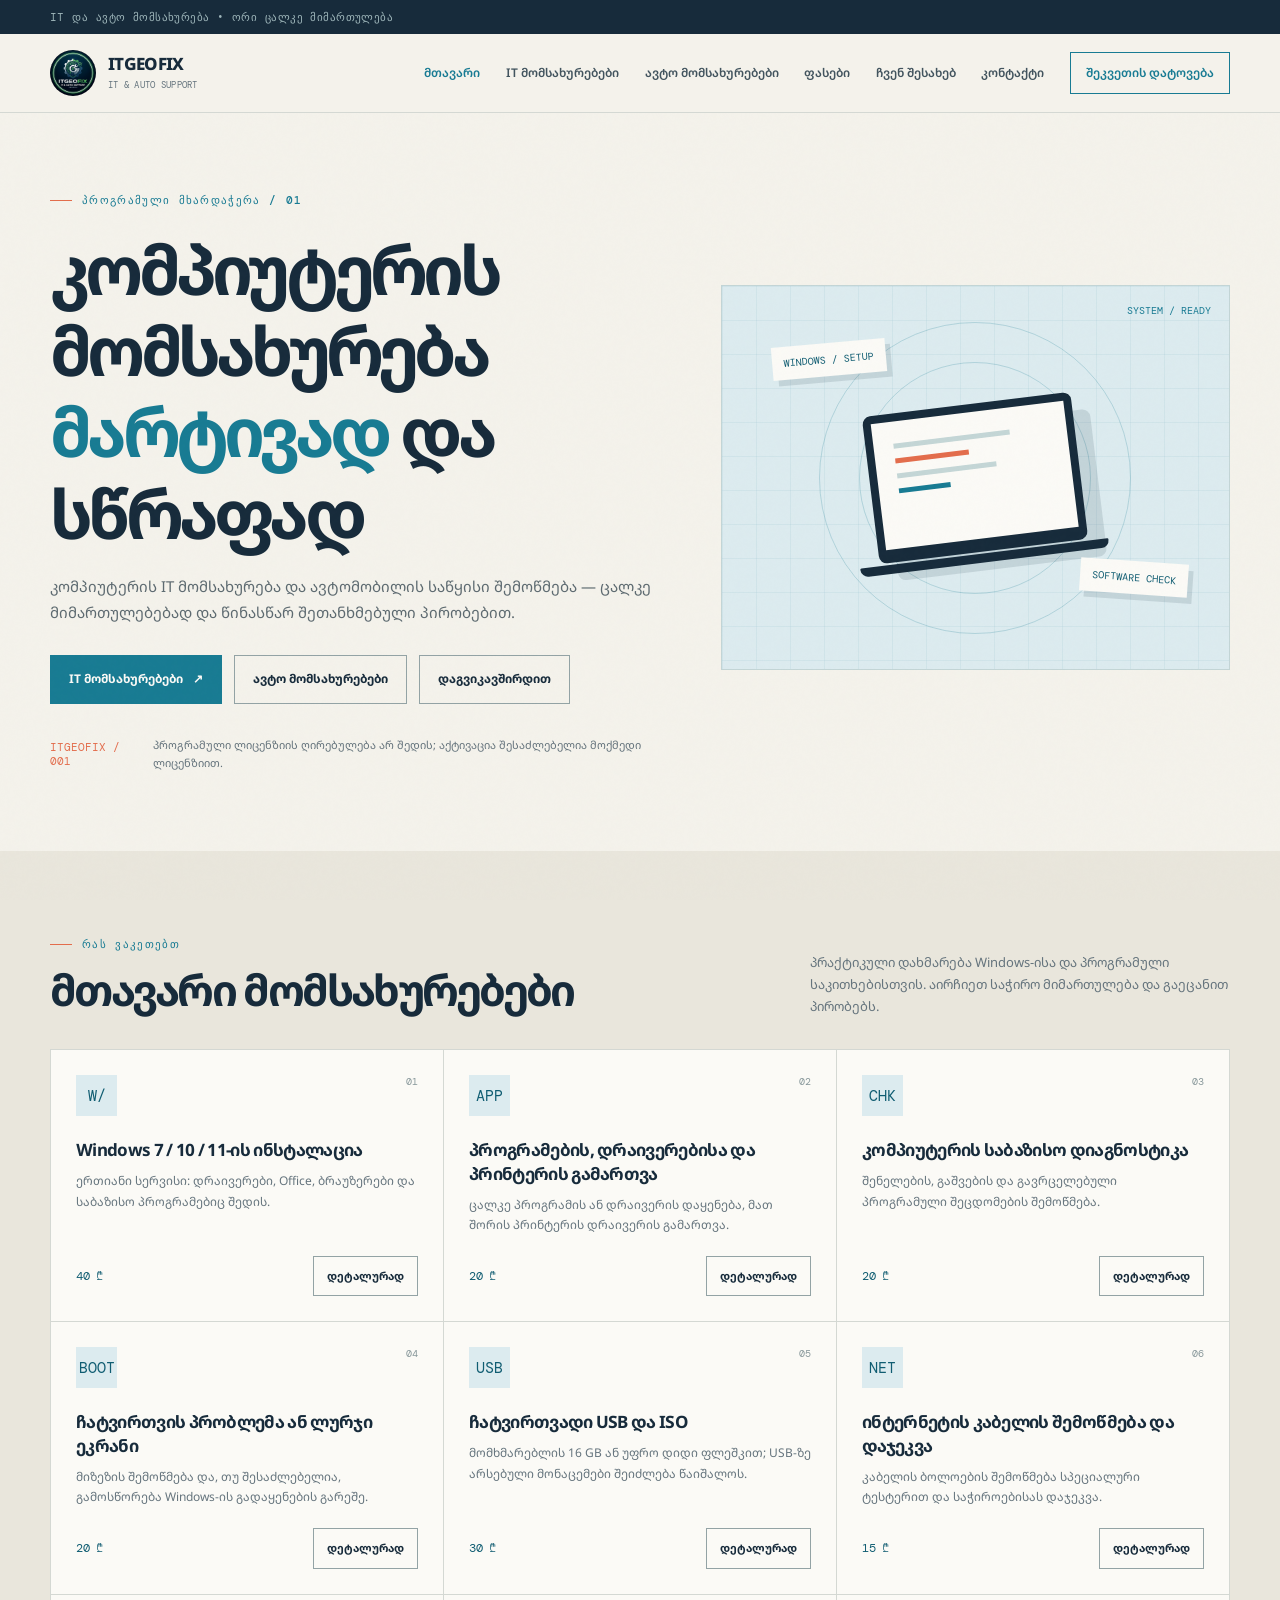
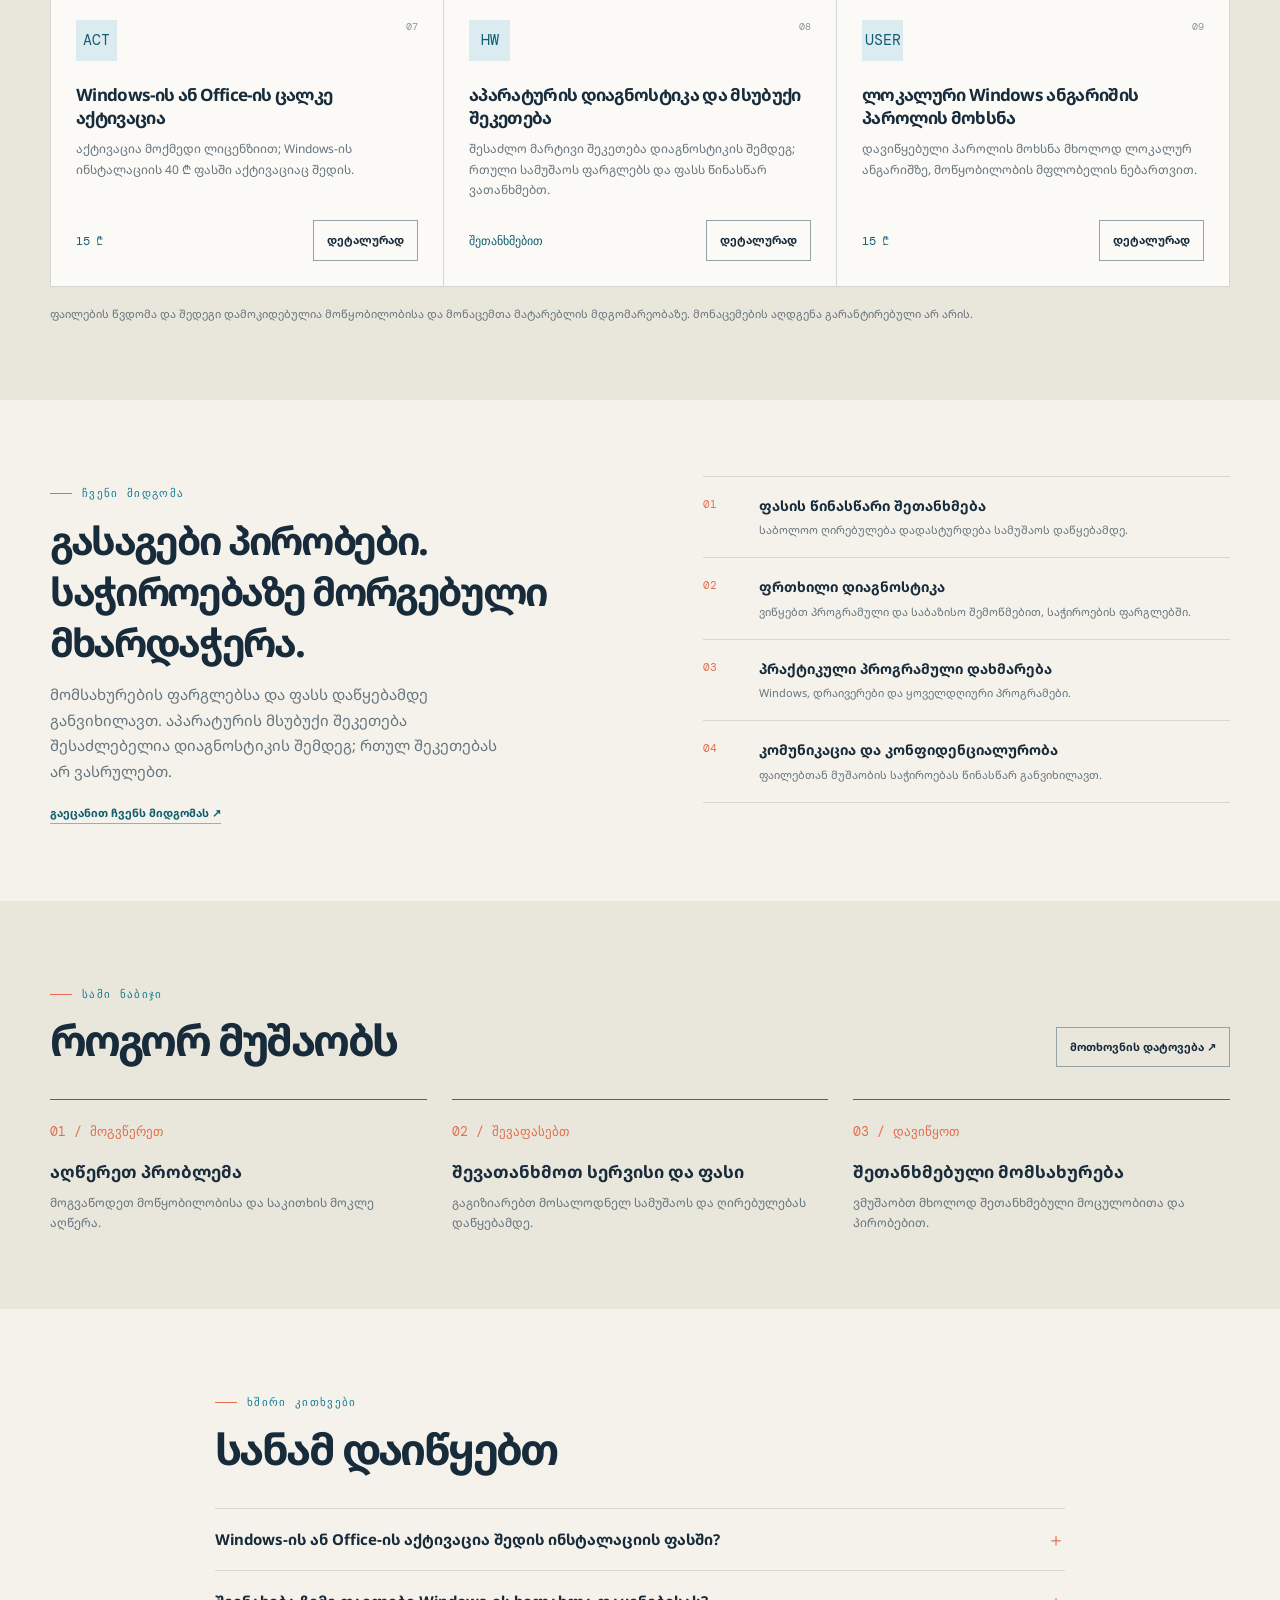
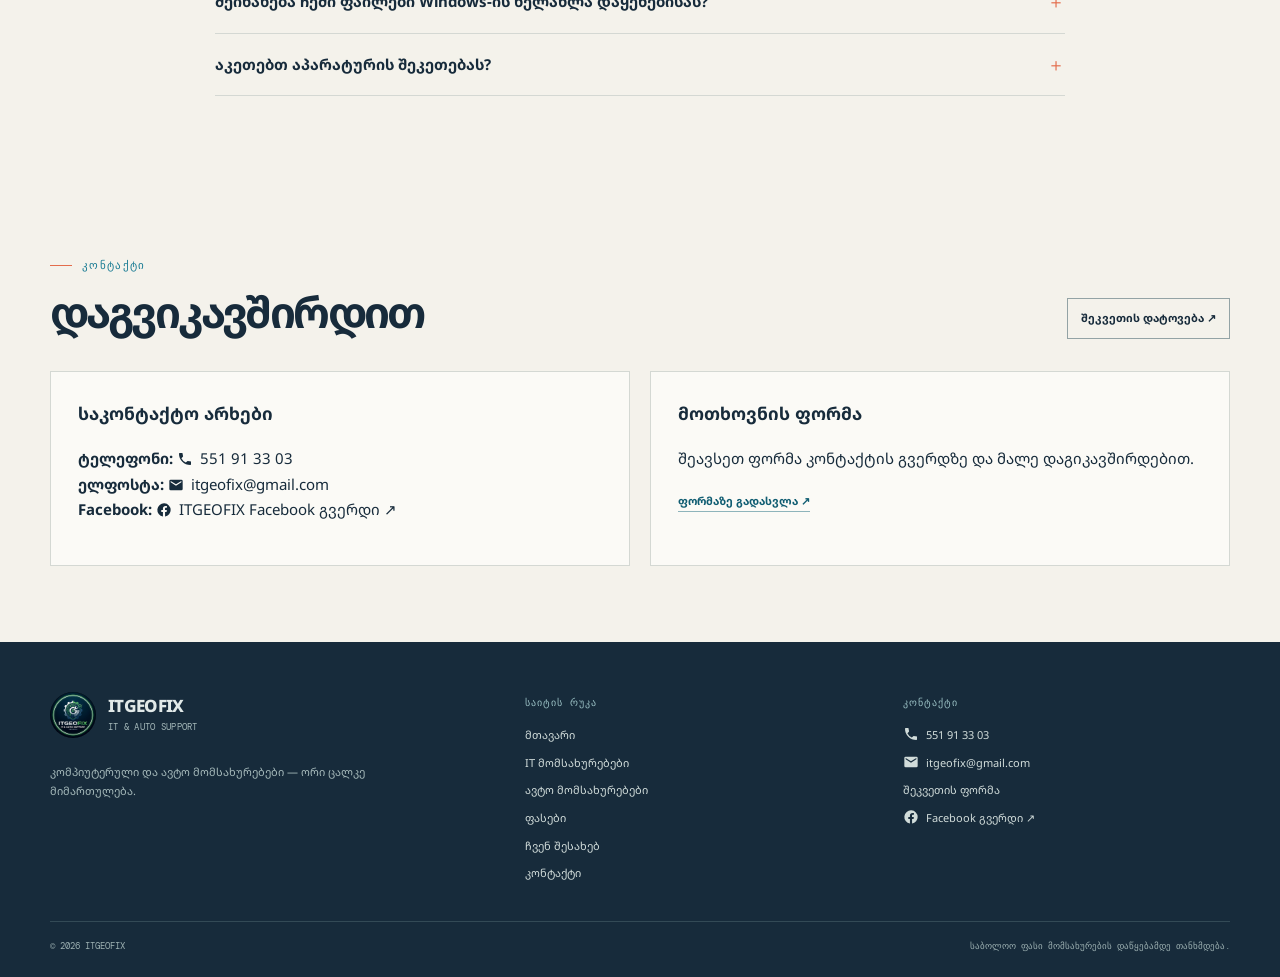
==== index.html @ b2d3e2f1 "Add files via upload" ====
<!doctype html>
<html lang="ka">
<head>
  <meta charset="utf-8"><meta name="viewport" content="width=device-width,initial-scale=1">
  <title>ITGEOFIX — კომპიუტერის პროგრამული მხარდაჭერა</title>
  <meta name="description" content="IT და ავტო მომსახურებები ცალკე მიმართულებებად: Windows-ის ინსტალაცია, კომპიუტერის დიაგნოსტიკა და ავტომობილის საწყისი შემოწმება.">
  <meta name="robots" content="index,follow"><meta property="og:type" content="website">
  <meta property="og:title" content="ITGEOFIX — კომპიუტერის მომსახურება">
  <meta property="og:description" content="IT მომსახურება და ავტომობილის საწყისი შემოწმებები — ცალკე განყოფილებებში.">
  <meta property="og:locale" content="ka_GE">
  <link rel="icon" href="favicon.png" type="image/png"><link rel="stylesheet" href="style.css">
      <script src="main.js" defer></script>
</head>
<body><div id="site-header"></div>
<main>
  <section class="hero"><div class="wrap hero-grid">
    <div class="reveal"><span class="eyebrow">პროგრამული მხარდაჭერა / 01</span>
      <h1>კომპიუტერის მომსახურება <em>მარტივად</em> და სწრაფად</h1>
      <p class="hero-copy">კომპიუტერის IT მომსახურება და ავტომობილის საწყისი შემოწმება — ცალკე მიმართულებებად და წინასწარ შეთანხმებული პირობებით.</p>
      <div class="hero-actions"><a class="btn" href="services.html">IT მომსახურებები <span aria-hidden="true">↗</span></a><a class="btn btn-outline" href="auto-services.html">ავტო მომსახურებები</a><a class="btn btn-outline" href="contact.html">დაგვიკავშირდით</a></div>
      <div class="hero-note"><b>ITGEOFIX / 001</b><span>პროგრამული ლიცენზიის ღირებულება არ შედის; აქტივაცია შესაძლებელია მოქმედი ლიცენზიით.</span></div>
    </div>
    <div class="visual-board" role="img" aria-label="კომპიუტერის პროგრამული მხარდაჭერის სქემატური ილუსტრაცია">
      <div class="board-grid"></div><span class="board-index">SYSTEM / READY</span>
      <span class="floating-tag tag-a">WINDOWS / SETUP</span><span class="floating-tag tag-b">SOFTWARE CHECK</span>
      <div class="device"><div class="screen-lines"><i></i><i></i><i></i><i></i></div></div>
    </div>
  </div></section>
  <section class="section section-tint"><div class="wrap">
    <div class="section-head"><div><span class="eyebrow">რას ვაკეთებთ</span><h2>მთავარი მომსახურებები</h2></div><p>პრაქტიკული დახმარება Windows-ისა და პროგრამული საკითხებისთვის. აირჩიეთ საჭირო მიმართულება და გაეცანით პირობებს.</p></div>
    <div class="service-grid">
      <article class="service-card"><div class="service-top"><span class="service-icon">W/</span><span class="service-number">01</span></div><h3>Windows 7 / 10 / 11-ის ინსტალაცია</h3><p>ერთიანი სერვისი: დრაივერები, Office, ბრაუზერები და საბაზისო პროგრამებიც შედის.</p><div class="service-bottom"><span class="price">40 ₾</span><a class="btn btn-outline btn-small" href="service-details.html?service=windows">დეტალურად</a></div></article>
      <article class="service-card"><div class="service-top"><span class="service-icon">APP</span><span class="service-number">02</span></div><h3>პროგრამების, დრაივერებისა და პრინტერის გამართვა</h3><p>ცალკე პროგრამის ან დრაივერის დაყენება, მათ შორის პრინტერის დრაივერის გამართვა.</p><div class="service-bottom"><span class="price">20 ₾</span><a class="btn btn-outline btn-small" href="service-details.html?service=software-drivers">დეტალურად</a></div></article>
      <article class="service-card"><div class="service-top"><span class="service-icon">CHK</span><span class="service-number">03</span></div><h3>კომპიუტერის საბაზისო დიაგნოსტიკა</h3><p>შენელების, გაშვების და გავრცელებული პროგრამული შეცდომების შემოწმება.</p><div class="service-bottom"><span class="price">20 ₾</span><a class="btn btn-outline btn-small" href="service-details.html?service=diagnostics">დეტალურად</a></div></article>
      <article class="service-card"><div class="service-top"><span class="service-icon">BOOT</span><span class="service-number">04</span></div><h3>ჩატვირთვის პრობლემა ან ლურჯი ეკრანი</h3><p>მიზეზის შემოწმება და, თუ შესაძლებელია, გამოსწორება Windows-ის გადაყენების გარეშე.</p><div class="service-bottom"><span class="price">20 ₾</span><a class="btn btn-outline btn-small" href="service-details.html?service=boot-issue">დეტალურად</a></div></article>
      <article class="service-card"><div class="service-top"><span class="service-icon">USB</span><span class="service-number">05</span></div><h3>ჩატვირთვადი USB და ISO</h3><p>მომხმარებლის 16 GB ან უფრო დიდი ფლეშკით; USB-ზე არსებული მონაცემები შეიძლება წაიშალოს.</p><div class="service-bottom"><span class="price">30 ₾</span><a class="btn btn-outline btn-small" href="service-details.html?service=bootable-usb">დეტალურად</a></div></article>
      <article class="service-card"><div class="service-top"><span class="service-icon">NET</span><span class="service-number">06</span></div><h3>ინტერნეტის კაბელის შემოწმება და დაჯეკვა</h3><p>კაბელის ბოლოების შემოწმება სპეციალური ტესტერით და საჭიროებისას დაჯეკვა.</p><div class="service-bottom"><span class="price">15 ₾</span><a class="btn btn-outline btn-small" href="service-details.html?service=network-cable">დეტალურად</a></div></article>
      <article class="service-card"><div class="service-top"><span class="service-icon">ACT</span><span class="service-number">07</span></div><h3>Windows-ის ან Office-ის ცალკე აქტივაცია</h3><p>აქტივაცია მოქმედი ლიცენზიით; Windows-ის ინსტალაციის 40 ₾ ფასში აქტივაციაც შედის.</p><div class="service-bottom"><span class="price">15 ₾</span><a class="btn btn-outline btn-small" href="service-details.html?service=activation">დეტალურად</a></div></article>
       <article class="service-card"><div class="service-top"><span class="service-icon">HW</span><span class="service-number">08</span></div><h3>აპარატურის დიაგნოსტიკა და მსუბუქი შეკეთება</h3><p>შესაძლო მარტივი შეკეთება დიაგნოსტიკის შემდეგ; რთული სამუშაოს ფარგლებს და ფასს წინასწარ ვათანხმებთ.</p><div class="service-bottom"><span class="price">შეთანხმებით</span><a class="btn btn-outline btn-small" href="service-details.html?service=hardware-help">დეტალურად</a></div></article>
       <article class="service-card"><div class="service-top"><span class="service-icon">USER</span><span class="service-number">09</span></div><h3>ლოკალური Windows ანგარიშის პაროლის მოხსნა</h3><p>დავიწყებული პაროლის მოხსნა მხოლოდ ლოკალურ ანგარიშზე, მოწყობილობის მფლობელის ნებართვით.</p><div class="service-bottom"><span class="price">15 ₾</span><a class="btn btn-outline btn-small" href="service-details.html?service=local-password">დეტალურად</a></div></article>
    </div>
    <p style="margin:18px 0 0;color:var(--muted);font-size:11px">ფაილების წვდომა და შედეგი დამოკიდებულია მოწყობილობისა და მონაცემთა მატარებლის მდგომარეობაზე. მონაცემების აღდგენა გარანტირებული არ არის.</p>
  </div></section>
  <section class="section"><div class="wrap benefit-grid">
    <div><span class="eyebrow">ჩვენი მიდგომა</span><h2>გასაგები პირობები. საჭიროებაზე მორგებული მხარდაჭერა.</h2><p>მომსახურების ფარგლებსა და ფასს დაწყებამდე განვიხილავთ. აპარატურის მსუბუქი შეკეთება შესაძლებელია დიაგნოსტიკის შემდეგ; რთულ შეკეთებას არ ვასრულებთ.</p><a class="text-link" href="about.html">გაეცანით ჩვენს მიდგომას ↗</a></div>
    <div class="benefits">
      <div class="benefit"><b>01</b><div><strong>ფასის წინასწარი შეთანხმება</strong><span>საბოლოო ღირებულება დადასტურდება სამუშაოს დაწყებამდე.</span></div></div>
      <div class="benefit"><b>02</b><div><strong>ფრთხილი დიაგნოსტიკა</strong><span>ვიწყებთ პროგრამული და საბაზისო შემოწმებით, საჭიროების ფარგლებში.</span></div></div>
      <div class="benefit"><b>03</b><div><strong>პრაქტიკული პროგრამული დახმარება</strong><span>Windows, დრაივერები და ყოველდღიური პროგრამები.</span></div></div>
      <div class="benefit"><b>04</b><div><strong>კომუნიკაცია და კონფიდენციალურობა</strong><span>ფაილებთან მუშაობის საჭიროებას წინასწარ განვიხილავთ.</span></div></div>
    </div>
  </div></section>
  <section class="section section-tint"><div class="wrap"><div class="section-head"><div><span class="eyebrow">სამი ნაბიჯი</span><h2>როგორ მუშაობს</h2></div><a class="btn btn-outline btn-small" href="contact.html">მოთხოვნის დატოვება ↗</a></div>
    <div class="steps"><article class="step"><span class="step-num">01 / მოგვწერეთ</span><h3>აღწერეთ პრობლემა</h3><p>მოგვაწოდეთ მოწყობილობისა და საკითხის მოკლე აღწერა.</p></article><article class="step"><span class="step-num">02 / შევაფასებთ</span><h3>შევათანხმოთ სერვისი და ფასი</h3><p>გაგიზიარებთ მოსალოდნელ სამუშაოს და ღირებულებას დაწყებამდე.</p></article><article class="step"><span class="step-num">03 / დავიწყოთ</span><h3>შეთანხმებული მომსახურება</h3><p>ვმუშაობთ მხოლოდ შეთანხმებული მოცულობითა და პირობებით.</p></article></div>
  </div></section>
  <section class="section"><div class="wrap" style="max-width:850px"><div class="section-head"><div><span class="eyebrow">ხშირი კითხვები</span><h2>სანამ დაიწყებთ</h2></div></div><div class="faq-list">
    <div class="faq-item"><button class="faq-question" aria-expanded="false"><span>Windows-ის ან Office-ის აქტივაცია შედის ინსტალაციის ფასში?</span><span>＋</span></button><div class="faq-answer">დიახ. Windows-ის 40 ₾-იანი ინსტალაციის ფასში შედის Windows-ისა და Microsoft Office-ის დაყენება და აქტივაცია, თუ შესაბამისი მოქმედი ლიცენზია გაქვთ. ლიცენზიის ღირებულება არ შედის. მხოლოდ აქტივაციის ცალკე შეკვეთა 15 ₾ ღირს.</div></div>
    <div class="faq-item"><button class="faq-question" aria-expanded="false"><span>შეინახება ჩემი ფაილები Windows-ის ხელახლა დაყენებისას?</span><span>＋</span></button><div class="faq-answer">ფორმატირების ან ინსტალაციის დროს მონაცემები შეიძლება დაიკარგოს. მნიშვნელოვანი ფაილები წინასწარ უნდა შეინახოთ; სარეზერვო ასლის საჭიროებას დაწყებამდე განვიხილავთ.</div></div>
    <div class="faq-item"><button class="faq-question" aria-expanded="false"><span>აკეთებთ აპარატურის შეკეთებას?</span><span>＋</span></button><div class="faq-answer">დიახ, დიაგნოსტიკის შემდეგ შესაძლებელია მსუბუქი შეკეთება, თუ პრობლემა ჩვენი მომსახურების ფარგლებშია. რთულ ან დედაპლატის დონეზე შეკეთებას არ ვასრულებთ; სამუშაოს ფარგლებსა და ფასს წინასწარ ვათანხმებთ.</div></div>
  </div></div></section>
<section class="section"><div class="wrap"><div class="section-head"><div><span class="eyebrow">კონტაქტი</span><h2>დაგვიკავშირდით</h2></div><a class="btn btn-outline btn-small" href="contact.html">შეკვეთის დატოვება ↗</a></div><div class="content-grid"><div class="info-panel"><h3>საკონტაქტო არხები</h3><p><strong>ტელეფონი:</strong> <a href="tel:+995551913303">551 91 33 03</a><br><strong>ელფოსტა:</strong> <a href="mailto:itgeofix@gmail.com">itgeofix@gmail.com</a><br><strong>Facebook:</strong> <a href="https://www.facebook.com/profile.php?id=61596451718953" target="_blank" rel="noopener noreferrer">ITGEOFIX Facebook გვერდი ↗</a></p></div><div class="info-panel"><h3>მოთხოვნის ფორმა</h3><p>შეავსეთ ფორმა კონტაქტის გვერდზე და მალე დაგიკავშირდებით.</p><a class="text-link" href="contact.html">ფორმაზე გადასვლა ↗</a></div></div></div></section>
</main><div id="site-footer"></div></body></html>
---- style.css ----
@import url('https://fonts.googleapis.com/css2?family=DM+Mono:wght@400;500&family=Noto+Sans+Georgian:wght@400;500;600;700;800&display=swap');

:root {
  --paper: #f4f2eb;
  --paper-deep: #e9e6dc;
  --ink: #172b3b;
  --muted: #65747d;
  --line: #d4d8d3;
  --blue: #187b93;
  --blue-deep: #105d72;
  --coral: #e36d4c;
  --pale-blue: #dcebef;
  --white: #fbfaf6;
  --mono: "DM Mono", monospace;
  --sans: "Noto Sans Georgian", sans-serif;
  --wrap: 1180px;
}

* { box-sizing: border-box; }
[hidden] { display: none !important; }
html { scroll-behavior: smooth; scroll-padding-top: 90px; }
body { margin: 0; background: var(--paper); color: var(--ink); font-family: var(--sans); line-height: 1.7; font-size: 15px; overflow-x: clip; }
body::before { content: ""; position: fixed; inset: 0; z-index: 20; pointer-events: none; opacity: .12; background-image: url("data:image/svg+xml,%3Csvg viewBox='0 0 180 180' xmlns='http://www.w3.org/2000/svg'%3E%3Cfilter id='n'%3E%3CfeTurbulence type='fractalNoise' baseFrequency='.86' numOctaves='3' stitchTiles='stitch'/%3E%3C/filter%3E%3Crect width='100%25' height='100%25' filter='url(%23n)' opacity='.13'/%3E%3C/svg%3E"); }
a { color: inherit; text-decoration: none; }
img, video, iframe, canvas { max-width: 100%; }
button, input, select, textarea { font: inherit; }
button, a { -webkit-tap-highlight-color: transparent; }
button:focus-visible, a:focus-visible, input:focus-visible, select:focus-visible, textarea:focus-visible { outline: 3px solid var(--coral); outline-offset: 3px; }
.wrap { width: min(var(--wrap), calc(100% - 48px)); margin-inline: auto; }
.eyebrow { color: var(--blue); font: 500 11px/1.4 var(--mono); letter-spacing: .12em; text-transform: uppercase; display: inline-flex; align-items: center; gap: 10px; }
.eyebrow::before { content: ""; width: 22px; height: 1px; background: var(--coral); }
.topline { background: var(--ink); color: #dce4e4; font: 11px var(--mono); letter-spacing: .04em; }
.topline .wrap { display: flex; justify-content: space-between; align-items: center; min-height: 34px; }
.topline span:last-child { color: #9db5b9; }
.site-header { position: sticky; top: 0; z-index: 10; background: rgba(244,242,235,.94); backdrop-filter: blur(14px); border-bottom: 1px solid var(--line); }
.nav-wrap { min-height: 78px; display: flex; align-items: center; justify-content: space-between; gap: 28px; }
.brand { display: inline-flex; align-items: center; gap: 12px; flex-shrink: 0; }
.brand-mark { display: grid; place-items: center; width: 39px; height: 39px; background: var(--blue); color: var(--white); font: 700 15px var(--mono); position: relative; }
.brand-mark::after { content: ""; position: absolute; width: 9px; height: 9px; right: -4px; bottom: -4px; background: var(--coral); }
.brand-name { display: block; font-size: 17px; font-weight: 800; letter-spacing: -.04em; line-height: 1.1; }
.brand-tag { display: block; margin-top: 5px; color: var(--muted); font: 9px var(--mono); letter-spacing: .03em; }
.primary-nav { display: flex; align-items: center; gap: clamp(13px, 2vw, 27px); }
.primary-nav a { color: #42545e; font-size: 12px; font-weight: 600; transition: color .2s; white-space: nowrap; }
.primary-nav a:hover, .primary-nav a[aria-current="page"] { color: var(--blue); }
.nav-cta { border: 1px solid var(--blue) !important; color: var(--blue) !important; padding: 10px 15px; }
.nav-toggle { display: none; border: 1px solid var(--line); background: transparent; color: var(--ink); padding: 9px 11px; cursor: pointer; }
.btn { display: inline-flex; justify-content: center; align-items: center; gap: 10px; border: 1px solid var(--blue); padding: 13px 18px; background: var(--blue); color: var(--white); font-size: 12px; font-weight: 700; cursor: pointer; transition: background .2s, color .2s, transform .2s; }
.btn:hover { background: var(--blue-deep); transform: translateY(-2px); }
.btn-outline { background: transparent; color: var(--ink); border-color: #93a3a5; }
.btn-outline:hover { background: var(--ink); color: var(--white); border-color: var(--ink); }
.btn-small { padding: 10px 13px; font-size: 11px; }
.hero { padding: 70px 0 78px; overflow: hidden; }
.hero-grid { display: grid; grid-template-columns: 1.1fr .9fr; align-items: center; gap: 48px; }
.hero h1 { font-size: clamp(38px, 5.3vw, 68px); line-height: 1.2; letter-spacing: -.07em; margin: 20px 0 20px; max-width: 720px; }
.hero h1 em { color: var(--blue); font-style: normal; }
.hero-copy { max-width: 620px; color: #5d6a70; font-size: 15px; }
.hero-actions { display: flex; gap: 12px; flex-wrap: wrap; margin-top: 30px; }
.hero-note { display: flex; align-items: center; gap: 12px; margin-top: 32px; color: var(--muted); font-size: 11px; }
.hero-note b { font: 11px var(--mono); color: var(--coral); }
.visual-board { position: relative; min-height: 385px; background: var(--pale-blue); border: 1px solid #c3d5d6; overflow: hidden; display: grid; place-items: center; }
.visual-board::before, .visual-board::after { content: ""; position: absolute; border: 1px solid rgba(24,123,147,.22); border-radius: 50%; width: 310px; height: 310px; }
.visual-board::after { width: 230px; height: 230px; }
.board-grid { position: absolute; inset: 0; opacity: .45; background-image: linear-gradient(rgba(24,123,147,.13) 1px, transparent 1px), linear-gradient(90deg, rgba(24,123,147,.13) 1px, transparent 1px); background-size: 34px 34px; }
.device { position: relative; width: 210px; height: 148px; border: 8px solid var(--ink); border-bottom-width: 13px; border-radius: 8px; background: var(--white); transform: rotate(-7deg); box-shadow: 17px 19px 0 rgba(23,43,59,.12); z-index: 1; }
.device::after { content: ""; position: absolute; width: 250px; height: 9px; background: var(--ink); bottom: -24px; left: -28px; border-radius: 2px 2px 12px 12px; }
.screen-lines { padding: 22px 20px; }
.screen-lines i { display: block; height: 5px; margin: 0 0 10px; background: #c4d6d6; width: 76%; }
.screen-lines i:nth-child(2) { width: 48%; background: var(--coral); }
.screen-lines i:nth-child(3) { width: 65%; }
.screen-lines i:nth-child(4) { width: 34%; background: var(--blue); }
.floating-tag { z-index: 2; position: absolute; padding: 10px 12px; background: var(--white); box-shadow: 5px 6px 0 rgba(23,43,59,.12); font: 10px var(--mono); color: var(--blue-deep); }
.tag-a { top: 57px; left: 10%; transform: rotate(-5deg); }.tag-b { right: 8%; bottom: 75px; transform: rotate(4deg); }
.board-index { position: absolute; top: 18px; right: 18px; font: 10px var(--mono); color: var(--blue); }
.section { padding: 76px 0; }
.section-tint { background: var(--paper-deep); }
.section-head { display: flex; justify-content: space-between; align-items: end; gap: 28px; margin-bottom: 32px; }
.section-head h2, .page-heading h1 { margin: 10px 0 0; font-size: clamp(28px, 3.5vw, 43px); line-height: 1.28; letter-spacing: -.06em; }
.section-head p { max-width: 420px; margin: 0; color: var(--muted); font-size: 13px; }
.service-grid { display: grid; grid-template-columns: repeat(3, 1fr); gap: 1px; border: 1px solid var(--line); background: var(--line); }
.service-card { background: var(--white); padding: 25px; min-height: 240px; display: flex; flex-direction: column; transition: background .2s; }
.service-card:hover { background: #f8f8f2; }
.service-top { display: flex; justify-content: space-between; align-items: flex-start; }
.service-icon { width: 41px; height: 41px; display: grid; place-items: center; background: var(--pale-blue); color: var(--blue-deep); font: 15px var(--mono); }
.service-number { color: #87979a; font: 10px var(--mono); }
.service-card h3 { font-size: 17px; line-height: 1.4; margin: 22px 0 9px; letter-spacing: -.04em; }
.service-card p { color: var(--muted); font-size: 12px; margin: 0 0 20px; }
.service-bottom { display: flex; justify-content: space-between; align-items: center; margin-top: auto; gap: 10px; }
.price { color: var(--blue-deep); font: 12px var(--mono); white-space: nowrap; }
.text-link { color: var(--blue-deep); font-size: 11px; font-weight: 700; border-bottom: 1px solid #8eb4bb; padding-bottom: 3px; }
.benefit-grid { display: grid; grid-template-columns: 1.05fr .95fr; gap: 70px; align-items: start; }
.benefit-grid h2 { font-size: 39px; letter-spacing: -.06em; line-height: 1.3; margin: 14px 0; }
.benefit-grid > div > p { max-width: 450px; color: var(--muted); }
.benefits { border-top: 1px solid var(--line); }
.benefit { display: grid; grid-template-columns: 40px 1fr; gap: 16px; padding: 17px 0; border-bottom: 1px solid var(--line); }
.benefit b { color: var(--coral); font: 11px var(--mono); padding-top: 3px; }
.benefit strong { display: block; font-size: 14px; }
.benefit span { display: block; color: var(--muted); font-size: 11px; margin-top: 4px; }
.steps { display: grid; grid-template-columns: repeat(3, 1fr); gap: 25px; }
.step { border-top: 1px solid var(--blue); padding-top: 18px; }
.step-num { color: var(--coral); font: 13px var(--mono); }
.step h3 { margin: 14px 0 6px; font-size: 17px; }
.step p { margin: 0; color: var(--muted); font-size: 12px; }
.page-hero { padding: 58px 0 48px; border-bottom: 1px solid var(--line); }
.page-heading { display: grid; grid-template-columns: 1fr .7fr; align-items: end; gap: 35px; }
.page-heading h1 { font-size: clamp(36px, 5vw, 58px); }
.page-heading p { max-width: 475px; margin: 0 0 5px; color: var(--muted); font-size: 13px; }
.breadcrumb { color: var(--muted); font: 10px var(--mono); margin-bottom: 13px; }
.breadcrumb a { color: var(--blue-deep); }
.prose { max-width: 850px; }
.prose p, .prose li { color: #596970; font-size: 13px; }
.prose h2 { font-size: 25px; letter-spacing: -.04em; margin: 0 0 13px; }
.prose h3 { font-size: 18px; margin: 0 0 8px; }
.content-grid { display: grid; grid-template-columns: 1fr 1fr; gap: 20px; }
.info-panel { border: 1px solid var(--line); background: var(--white); padding: 27px; }
.info-panel h2, .info-panel h3 { margin-top: 0; }
.notice { border-left: 3px solid var(--coral); background: #f4e8df; padding: 17px 20px; color: #60493e; font-size: 12px; }
.notice.blue { border-color: var(--blue); background: #e4eef0; color: #35545d; }
.price-ribbon { display: inline-flex; align-items: baseline; gap: 12px; padding: 15px 18px; background: var(--ink); color: var(--white); }
.price-ribbon strong { font: 500 21px var(--mono); color: #a6d2d7; }
.price-ribbon span { font-size: 12px; }
.toolbar { display: flex; gap: 12px; flex-wrap: wrap; margin: 0 0 24px; }
.field-control { min-height: 44px; border: 1px solid #bfc9c5; background: var(--white); padding: 10px 13px; color: var(--ink); }
.search-control { flex: 1 1 250px; }
.filters { display: flex; gap: 8px; flex-wrap: wrap; }
.filter-btn { background: transparent; border: 1px solid #bfc9c5; padding: 9px 12px; color: #52636a; font-size: 11px; cursor: pointer; }
.filter-btn[aria-pressed="true"] { background: var(--ink); color: var(--white); border-color: var(--ink); }
.price-table { width: 100%; border-collapse: collapse; background: var(--white); }
.price-table th { text-align: left; padding: 15px 18px; background: var(--ink); color: #e4ebea; font: 10px var(--mono); letter-spacing: .08em; }
.price-table td { border-bottom: 1px solid var(--line); padding: 14px 18px; font-size: 12px; }
.price-table td:last-child { color: var(--blue-deep); font: 12px var(--mono); white-space: nowrap; }
.price-table tr:last-child td { border-bottom: 0; }
.faq-list { border-top: 1px solid var(--line); }
.faq-item { border-bottom: 1px solid var(--line); }
.faq-question { width: 100%; border: 0; background: transparent; padding: 18px 0; display: flex; align-items: center; justify-content: space-between; gap: 20px; text-align: left; color: var(--ink); font-weight: 700; cursor: pointer; }
.faq-question span:last-child { color: var(--coral); font: 18px var(--mono); }
.faq-answer { display: none; padding: 0 40px 18px 0; color: var(--muted); font-size: 12px; }
.faq-item.open .faq-answer { display: block; }
.faq-item.open .faq-question span:last-child { transform: rotate(45deg); }
.contact-layout { display: grid; grid-template-columns: .72fr 1.28fr; gap: 60px; }
.contact-details { border-top: 1px solid var(--line); margin-top: 25px; }
.contact-row { padding: 15px 0; border-bottom: 1px solid var(--line); }
.contact-row small { display: block; color: var(--muted); font: 10px var(--mono); margin-bottom: 4px; }
.contact-row strong { font-size: 13px; font-weight: 600; }
.form-card { background: var(--white); border: 1px solid var(--line); padding: 30px; }
.form-grid { display: grid; grid-template-columns: 1fr 1fr; gap: 16px; }
.form-field { display: flex; flex-direction: column; gap: 6px; }
.form-field.full { grid-column: 1 / -1; }
.form-field label { font-size: 11px; font-weight: 700; }
.form-field input, .form-field select, .form-field textarea { width: 100%; border: 1px solid #c4ceca; background: #fcfbf7; color: var(--ink); padding: 12px; font-size: 12px; border-radius: 0; }
.form-field textarea { min-height: 115px; resize: vertical; }
.form-help { color: var(--muted); font-size: 10px; }
.form-message { display: none; margin: 17px 0 0; padding: 12px 15px; font-size: 12px; }
.form-message.success { display: block; background: #e0eee8; color: #245742; }
.form-message.error { display: block; background: #f5e5de; color: #844331; }
.demo-note { padding: 13px 15px; margin: 16px 0; background: #edf0eb; color: #53636a; font-size: 11px; }
.whatsapp-link { display: none; margin-top: 12px; }
.site-footer { background: var(--ink); color: #e1e9e8; padding: 50px 0 25px; }
.footer-grid { display: grid; grid-template-columns: 1.3fr 1fr 1fr; gap: 50px; }
.site-footer .brand-tag { color: #a5b9ba; }
.footer-copy { max-width: 320px; color: #a5b9ba; font-size: 11px; margin-top: 18px; }
.footer-title { font: 10px var(--mono); color: #99bfc3; letter-spacing: .1em; margin: 4px 0 17px; }
.footer-links { display: grid; gap: 9px; }
.footer-links a, .footer-links span { color: #d1dcda; font-size: 11px; }
.footer-links a:hover { color: #f0a086; }
.footer-bottom { border-top: 1px solid #334a56; margin-top: 38px; padding-top: 18px; display: flex; justify-content: space-between; color: #9db1b2; font: 9px var(--mono); }
.back-top { position: fixed; bottom: 22px; right: 22px; z-index: 8; width: 44px; height: 44px; border: 0; background: var(--coral); color: white; font: 16px var(--mono); cursor: pointer; opacity: 0; pointer-events: none; transition: opacity .2s; }
.back-top.visible { opacity: 1; pointer-events: auto; }
.empty-state { display: none; padding: 30px; text-align: center; background: var(--white); color: var(--muted); font-size: 12px; }
.sr-only { position: absolute; width: 1px; height: 1px; padding: 0; margin: -1px; overflow: hidden; clip: rect(0, 0, 0, 0); white-space: nowrap; border: 0; }
.reveal { animation: rise .65s both; }
@keyframes rise { from { opacity: 0; transform: translateY(12px); } to { opacity: 1; transform: translateY(0); } }
@media (max-width: 980px) {
  .primary-nav { gap: 12px; }.primary-nav a { font-size: 11px; }.nav-cta { padding: 8px 10px; }
  .hero-grid { gap: 28px; }.visual-board { min-height: 330px; }
}
@media (max-width: 900px) {
  .nav-wrap { min-height: 68px; gap: 10px; }.nav-toggle { display: block; flex: 0 0 auto; }
  .primary-nav { display: none; position: absolute; top: 100%; left: 0; right: 0; padding: 14px 18px 20px; background: var(--paper); border-bottom: 1px solid var(--line); flex-direction: column; align-items: stretch; gap: 0; }
  .primary-nav.open { display: flex; }.primary-nav a { padding: 12px 2px; border-bottom: 1px solid var(--line); font-size: 13px; }.primary-nav .nav-cta { margin-top: 11px; text-align: center; border: 1px solid var(--blue) !important; }
}
@media (max-width: 760px) {
  .wrap { width: min(var(--wrap), calc(100% - 32px)); }
  .topline .wrap { min-height: 30px; padding-block: 5px; line-height: 1.5; }.topline span:last-child { display: none; }
  .hero { padding: 48px 0 54px; }.hero-grid, .page-heading, .benefit-grid, .contact-layout { grid-template-columns: minmax(0, 1fr); }
  .hero-grid > *, .page-heading > *, .benefit-grid > *, .contact-layout > *, .content-grid > *, .footer-grid > * { min-width: 0; }
  .hero-grid { gap: 38px; }.hero h1 { font-size: clamp(34px, 9vw, 48px); overflow-wrap: anywhere; }.visual-board { min-height: 290px; }
  .section { padding: 54px 0; }.section-head { align-items: flex-start; flex-direction: column; gap: 12px; }.service-grid { grid-template-columns: 1fr 1fr; }
  .benefit-grid { gap: 32px; }.benefit-grid h2 { font-size: clamp(28px, 7vw, 32px); overflow-wrap: anywhere; }.steps { grid-template-columns: 1fr; gap: 25px; }
  .page-hero { padding: 42px 0 35px; }.page-heading { gap: 13px; }.page-heading h1 { font-size: clamp(32px, 8.5vw, 48px); overflow-wrap: anywhere; }.content-grid { grid-template-columns: minmax(0, 1fr); }
  .contact-layout { gap: 35px; }.footer-grid { grid-template-columns: 1fr 1fr; gap: 30px; }.footer-grid > div:first-child { grid-column: 1 / -1; }
  .service-card { min-width: 0; }.service-card h3, .service-card p, .info-panel, .notice { overflow-wrap: anywhere; }
  .price-ribbon { max-width: 100%; flex-wrap: wrap; }
}
@media (max-width: 520px) {
  .wrap { width: min(var(--wrap), calc(100% - 28px)); }
  .service-grid { grid-template-columns: minmax(0, 1fr); }.service-card { min-height: 205px; padding: 21px; }
  .form-card { padding: 18px; }.form-grid { grid-template-columns: minmax(0, 1fr); }.form-field.full { grid-column: auto; }
  .form-field input, .form-field select, .form-field textarea { min-width: 0; }
  .price-table { display: block; width: 100%; }
  .price-table thead { position: absolute; width: 1px; height: 1px; padding: 0; margin: -1px; overflow: hidden; clip: rect(0, 0, 0, 0); white-space: nowrap; border: 0; }
  .price-table tbody { display: grid; gap: 9px; }
  .price-table tr { display: grid; grid-template-columns: minmax(0, 1fr) auto; gap: 4px 12px; padding: 13px 14px; border: 1px solid var(--line); }
  .price-table td { min-width: 0; padding: 0; border: 0; font-size: 12px; overflow-wrap: anywhere; }
  .price-table td:first-child { grid-column: 1 / -1; padding-bottom: 5px; font-weight: 700; }
  .price-table td:nth-child(2) { align-self: center; white-space: normal; font: 12px var(--mono); }
  .price-table td:nth-child(2)::before { content: "ფასი: "; color: var(--muted); font: 10px var(--sans); }
  .price-table td:last-child { justify-self: end; align-self: center; white-space: normal; font: inherit; text-align: right; }
  .price-table td:last-child .text-link { display: inline-block; font-size: 11px; white-space: nowrap; }
  .footer-grid { grid-template-columns: 1fr; }.footer-grid > div:first-child { grid-column: auto; }.footer-bottom { flex-direction: column; gap: 8px; }
  .hero-actions { flex-direction: column; align-items: stretch; }.hero-actions .btn { width: 100%; }.toolbar { flex-direction: column; }.search-control { flex-basis: auto; }
  .filter-btn { flex: 1 1 auto; }
  .nav-wrap { min-height: 64px; }.brand { gap: 9px; }.brand-tag { font-size: 8px; }
}
@media (max-width: 360px) {
  .wrap { width: min(var(--wrap), calc(100% - 24px)); }
  .nav-toggle { padding: 8px; font-size: 12px; }
  .brand-name { font-size: 15px; }
  .brand-tag { font-size: 7px; }
  .service-card { padding: 17px; }
  .service-bottom { flex-wrap: wrap; }
  .price-table tr { padding: 11px; gap: 6px 8px; }
  .price-table td:last-child .text-link { white-space: normal; text-align: right; }
}
@media (prefers-reduced-motion: reduce) { *, *::before, *::after { scroll-behavior: auto !important; animation-duration: .01ms !important; transition-duration: .01ms !important; } }

#site-header { position: sticky; top: 0; z-index: 50; }
.site-header { position: relative; }
.brand-logo { width: 46px; height: 46px; border-radius: 50%; display: block; flex: none; }
.contact-icon { display: inline-block; vertical-align: -3px; margin-right: 7px; flex: none; }
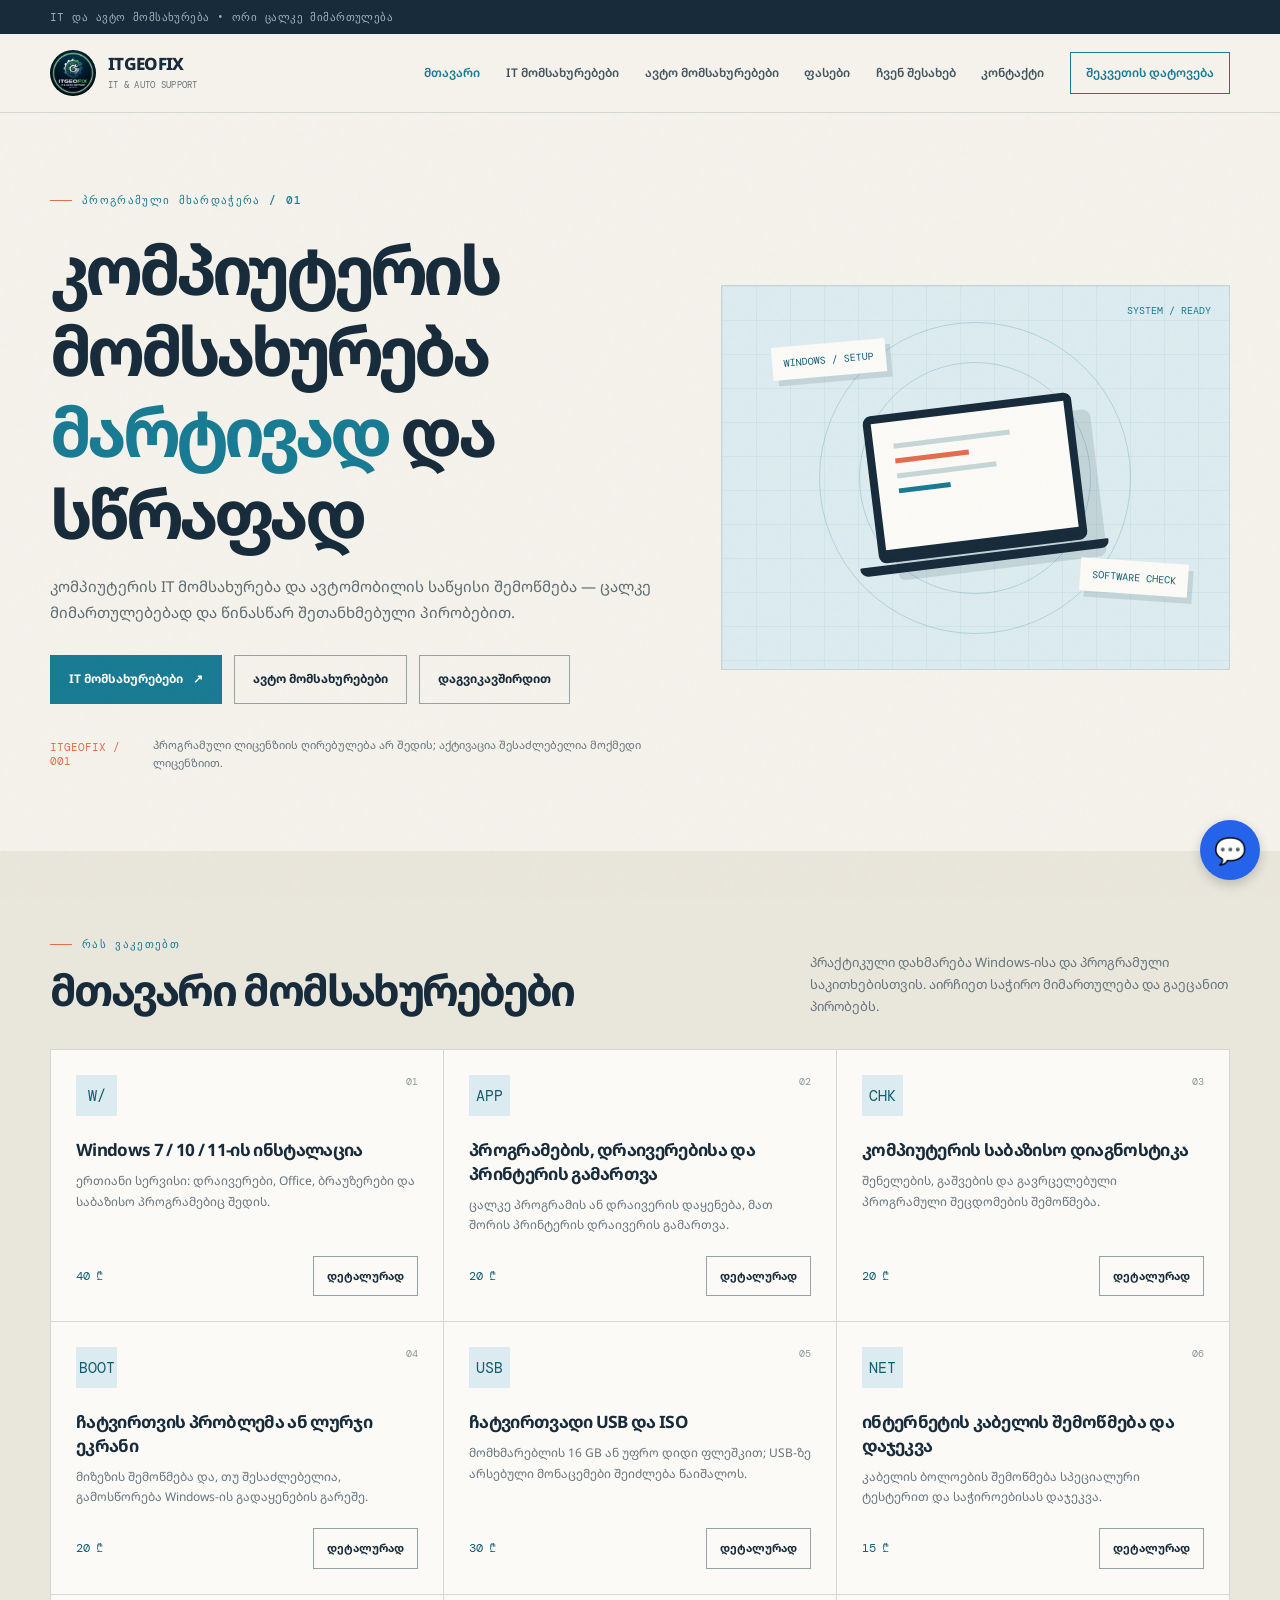
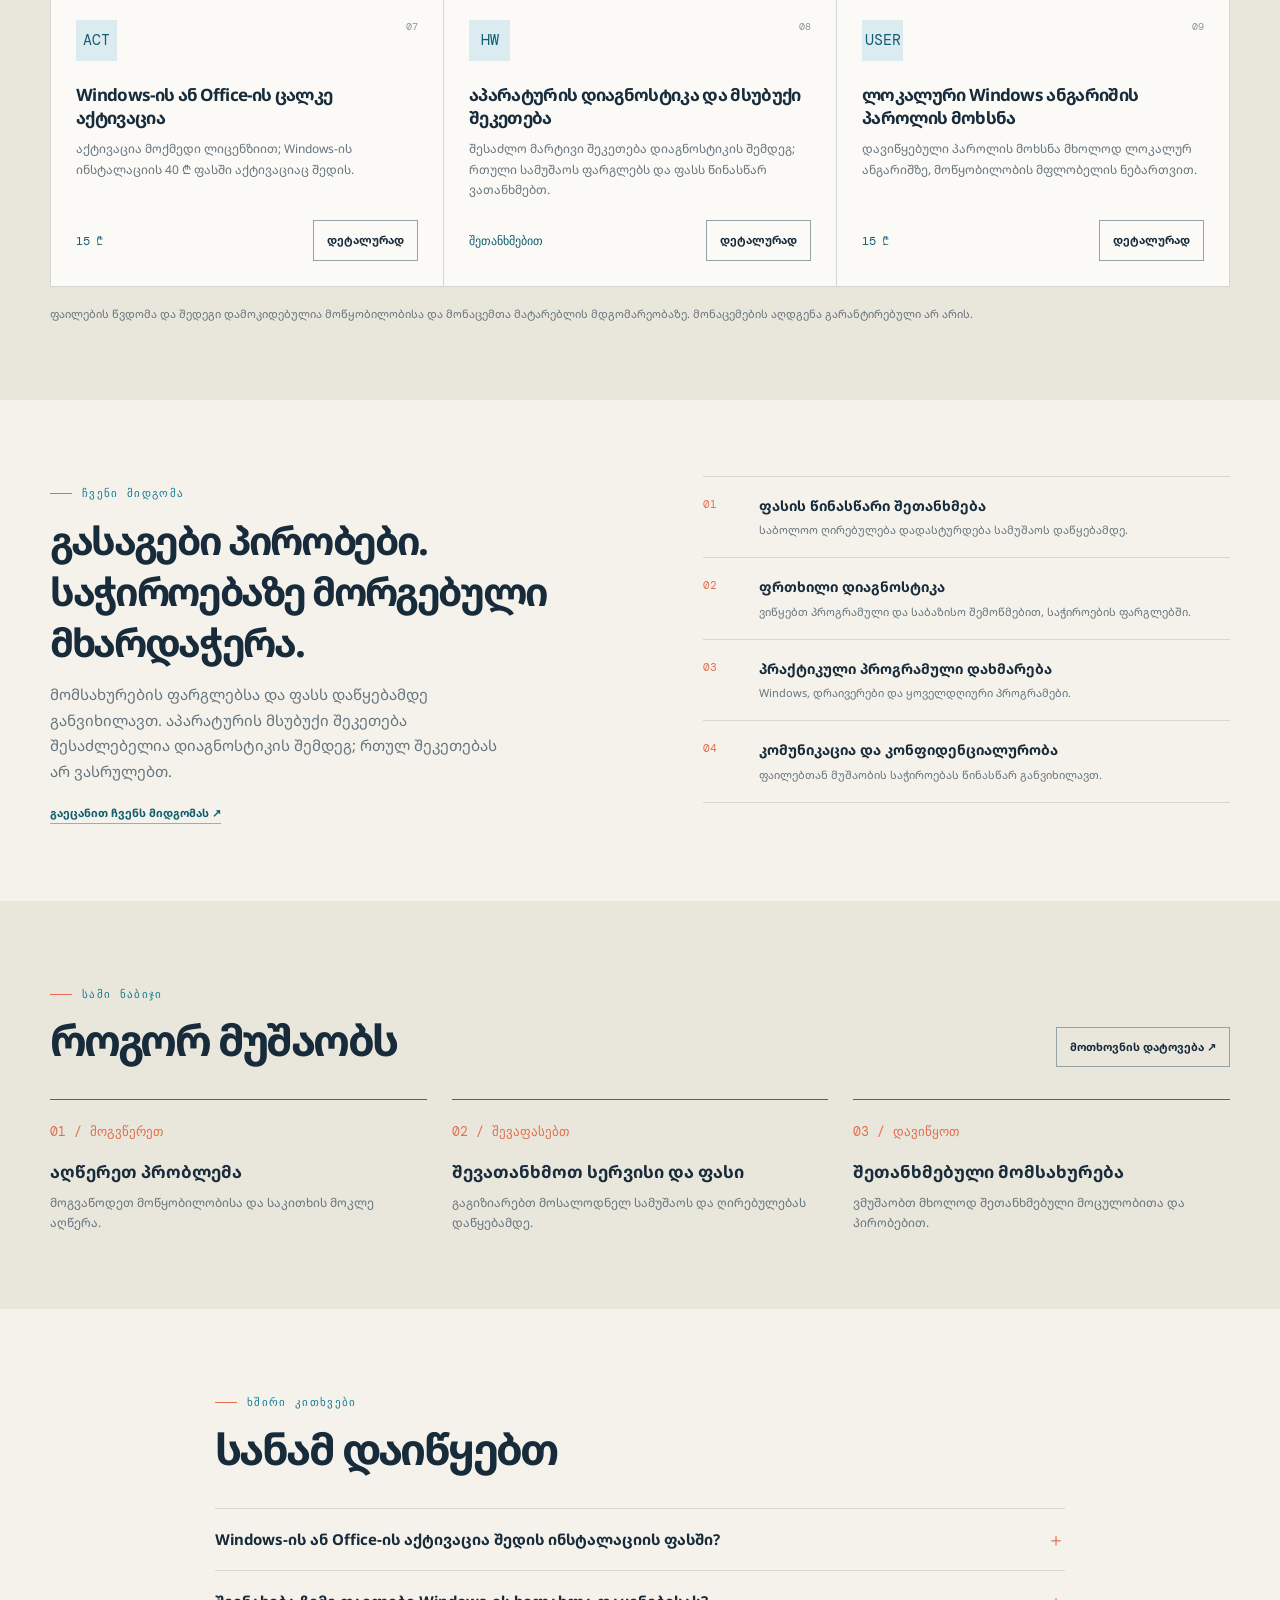
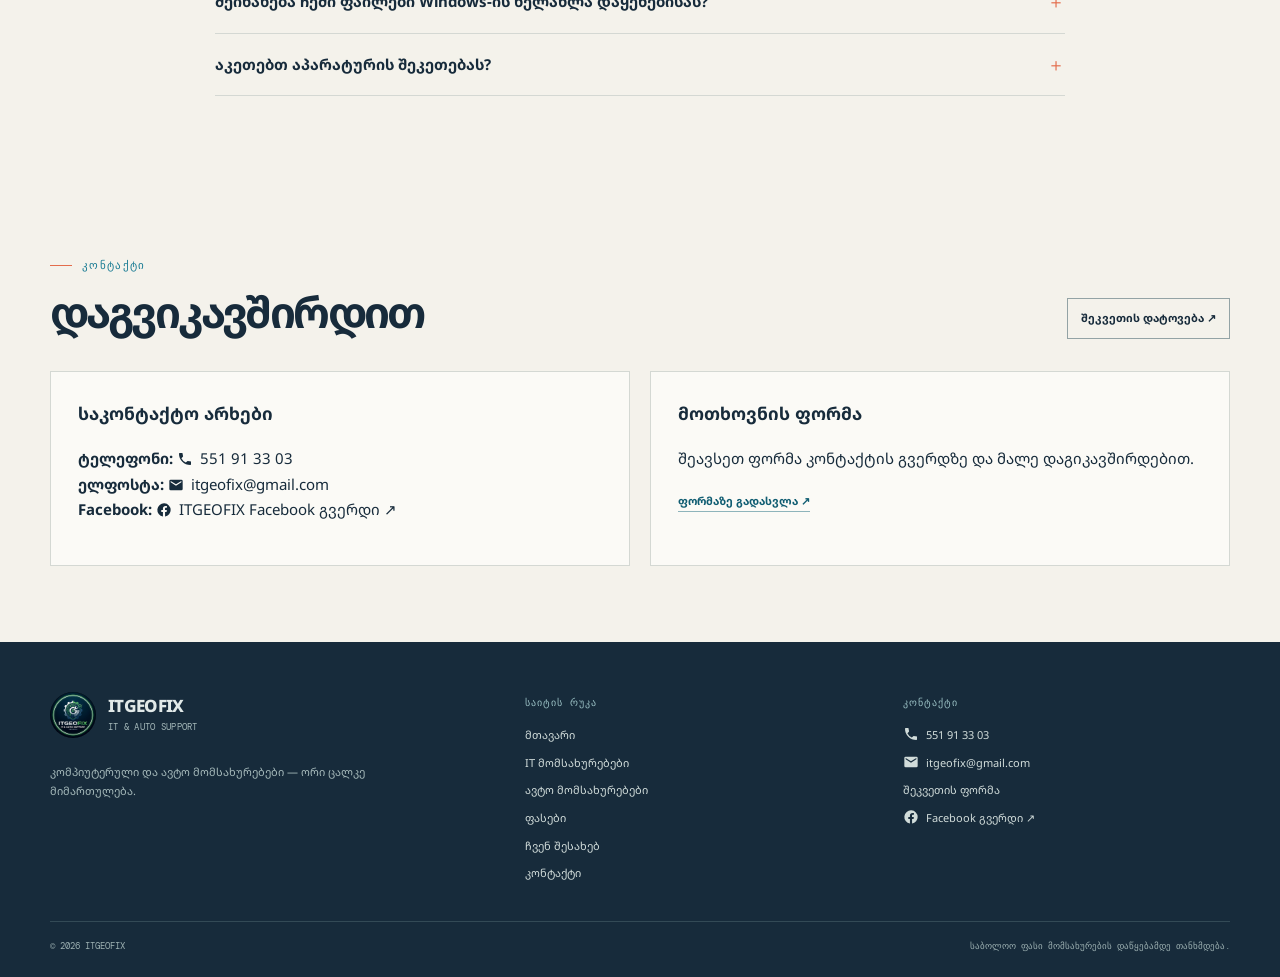
==== commit 61cc436e: "Update index.html" ====
--- a/index.html
+++ b/index.html
@@ -59,4 +59,121 @@
     <div class="faq-item"><button class="faq-question" aria-expanded="false"><span>აკეთებთ აპარატურის შეკეთებას?</span><span>＋</span></button><div class="faq-answer">დიახ, დიაგნოსტიკის შემდეგ შესაძლებელია მსუბუქი შეკეთება, თუ პრობლემა ჩვენი მომსახურების ფარგლებშია. რთულ ან დედაპლატის დონეზე შეკეთებას არ ვასრულებთ; სამუშაოს ფარგლებსა და ფასს წინასწარ ვათანხმებთ.</div></div>
   </div></div></section>
 <section class="section"><div class="wrap"><div class="section-head"><div><span class="eyebrow">კონტაქტი</span><h2>დაგვიკავშირდით</h2></div><a class="btn btn-outline btn-small" href="contact.html">შეკვეთის დატოვება ↗</a></div><div class="content-grid"><div class="info-panel"><h3>საკონტაქტო არხები</h3><p><strong>ტელეფონი:</strong> <a href="tel:+995551913303">551 91 33 03</a><br><strong>ელფოსტა:</strong> <a href="mailto:itgeofix@gmail.com">itgeofix@gmail.com</a><br><strong>Facebook:</strong> <a href="https://www.facebook.com/profile.php?id=61596451718953" target="_blank" rel="noopener noreferrer">ITGEOFIX Facebook გვერდი ↗</a></p></div><div class="info-panel"><h3>მოთხოვნის ფორმა</h3><p>შეავსეთ ფორმა კონტაქტის გვერდზე და მალე დაგიკავშირდებით.</p><a class="text-link" href="contact.html">ფორმაზე გადასვლა ↗</a></div></div></div></section>
-</main><div id="site-footer"></div></body></html>
+</main><div id="site-footer"></div>
+
+  <!-- ITGEOFIX AI Chat Widget -->
+<style>
+  #itgeofix-chat-btn {
+    position: fixed; bottom: 20px; right: 20px; width: 60px; height: 60px;
+    border-radius: 50%; background: #2563eb; color: white; border: none;
+    box-shadow: 0 4px 12px rgba(0,0,0,0.2); cursor: pointer; font-size: 26px;
+    z-index: 9999; display: flex; align-items: center; justify-content: center;
+  }
+  #itgeofix-chat-box {
+    position: fixed; bottom: 90px; right: 20px; width: 340px; max-width: 90vw;
+    height: 450px; background: #fff; border-radius: 12px;
+    box-shadow: 0 8px 24px rgba(0,0,0,0.2); display: none; flex-direction: column;
+    overflow: hidden; z-index: 9999; font-family: sans-serif; border: 1px solid #e5e7eb;
+  }
+  #itgeofix-header {
+    background: #1e293b; color: white; padding: 14px; font-weight: bold;
+    display: flex; justify-content: space-between; align-items: center;
+  }
+  .online-dot {
+    height: 10px; width: 10px; background-color: #22c55e;
+    border-radius: 50%; display: inline-block; margin-right: 8px;
+  }
+  #itgeofix-messages {
+    flex: 1; padding: 12px; overflow-y: auto; display: flex; flex-direction: column; gap: 10px;
+    background: #f8fafc; font-size: 14px;
+  }
+  .msg-bot, .msg-user { padding: 10px 12px; border-radius: 10px; max-width: 82%; line-height: 1.4; }
+  .msg-bot { background: #e2e8f0; color: #0f172a; align-self: flex-start; }
+  .msg-user { background: #2563eb; color: white; align-self: flex-end; }
+  #itgeofix-input-area {
+    display: flex; border-top: 1px solid #e5e7eb; padding: 8px; background: #fff;
+  }
+  #itgeofix-input {
+    flex: 1; border: none; outline: none; padding: 8px; font-size: 14px;
+  }
+  #itgeofix-send {
+    background: #2563eb; color: white; border: none; padding: 8px 14px;
+    border-radius: 6px; cursor: pointer; font-weight: bold;
+  }
+</style>
+
+<button id="itgeofix-chat-btn">💬</button>
+
+<div id="itgeofix-chat-box">
+  <div id="itgeofix-header">
+    <div><span class="online-dot"></span>ITGEOFIX ასისტენტი</div>
+    <span id="itgeofix-close" style="cursor:pointer;">✕</span>
+  </div>
+  <div id="itgeofix-messages">
+    <div class="msg-bot">გამარჯობა! რით შემიძლია დაგეხმაროთ — კომპიუტერული სერვისი გჭირდებათ თუ ავტომობილის დიაგნოსტიკა/შემოწმება?</div>
+  </div>
+  <div id="itgeofix-input-area">
+    <input type="text" id="itgeofix-input" placeholder="მოგვწერეთ თქვენი კითხვა..." />
+    <button id="itgeofix-send">გაგზავნა</button>
+  </div>
+</div>
+
+<script>
+  const API_KEY ="AQ.Ab8RN6LHUkdY10fGlwYE2KEY-5THL17ZckBvMFRjuQrELqARxA"; 
+  const SYSTEM_PROMPT = `შენ ხარ "ITGEOFIX"-ის ოფიციალური და მეგობრული AI-ასისტენტი. შენი კომპანია მომხმარებლებს სთავაზობს ორი მიმართულების სერვისს: კომპიუტერულ დახმარებასა (IT სერვისი) და ავტომობილის კომპიუტერულ დიაგნოსტიკას/შემოწმებას.
+  წესები: ილაპარაკე თავაზიანად, მოკლედ და გამართულ ქართულად. გაარკვიე კლიენტის პრობლემა და აუცილებლად სთხოვე საკონტაქტო ნომერი ან სახელი, რომ სპეციალისტი მალევე დაუკავშირდეს.
+  სერვისები:
+  1. კომპიუტერული სერვისი: Windows-ის და პროგრამების ინსტალაცია (40 ლარიდან), დიაგნოსტიკა, პაროლის მოხსნა, მონაცემთა აღდგენა, ქსელის კაბელის დაჯეკვა.
+  2. ავტო დიაგნოსტიკა და შემოწმება: კომპიუტერული დიაგნოსტიკა, სითხეების შემოწმება, აკუმულატორის მდგომარეობისა და დატენვის შემოწმება, საღებავის სისქის შემოწმება.
+  ლოკაცია: გლდანი და მიმდებარე უბნები (ადგილზე გამოძახებით ან სერვისში მოსვლით).`;
+
+  const chatBtn = document.getElementById("itgeofix-chat-btn");
+  const chatBox = document.getElementById("itgeofix-chat-box");
+  const closeBtn = document.getElementById("itgeofix-close");
+  const sendBtn = document.getElementById("itgeofix-send");
+  const inputField = document.getElementById("itgeofix-input");
+  const messagesDiv = document.getElementById("itgeofix-messages");
+
+  chatBtn.onclick = () => chatBox.style.display = chatBox.style.display === "flex" ? "none" : "flex";
+  closeBtn.onclick = () => chatBox.style.display = "none";
+
+  async function sendMessage() {
+    const text = inputField.value.trim();
+    if (!text) return;
+
+    messagesDiv.innerHTML += `<div class="msg-user">${text}</div>`;
+    inputField.value = "";
+    messagesDiv.scrollTop = messagesDiv.scrollHeight;
+
+    const loadingId = "loading-" + Date.now();
+    messagesDiv.innerHTML += `<div class="msg-bot" id="${loadingId}">იწერება...</div>`;
+    messagesDiv.scrollTop = messagesDiv.scrollHeight;
+
+    try {
+      const targetUrl = `https://generativelanguage.googleapis.com/v1beta/models/gemini-1.5-flash:generateContent?key=${API_KEY}`;
+
+      const response = await fetch(targetUrl, {
+        method: "POST",
+        headers: { "Content-Type": "application/json" },
+        body: JSON.stringify({
+          contents: [
+            {
+              role: "user",
+              parts: [{ text: SYSTEM_PROMPT + "\n\nკლიენტის შეტყობინება: " + text }]
+            }
+          ]
+        })
+      });
+      const data = await response.json();
+      const reply = data.candidates?.[0]?.content?.parts?.[0]?.text || "ბოდიში, დაფიქსირდა შეცდომა. გთხოვთ მოგვწეროთ ფეისბუქზე ან დაგვირეკოთ.";
+      document.getElementById(loadingId).innerText = reply;
+    } catch (e) {
+      document.getElementById(loadingId).innerText = "კავშირის შეცდომა. სცადეთ თავიდან.";
+    }
+    messagesDiv.scrollTop = messagesDiv.scrollHeight;
+  }
+
+  sendBtn.onclick = sendMessage;
+  inputField.onkeypress = (e) => { if (e.key === "Enter") sendMessage(); };
+</script>
+</body></html>
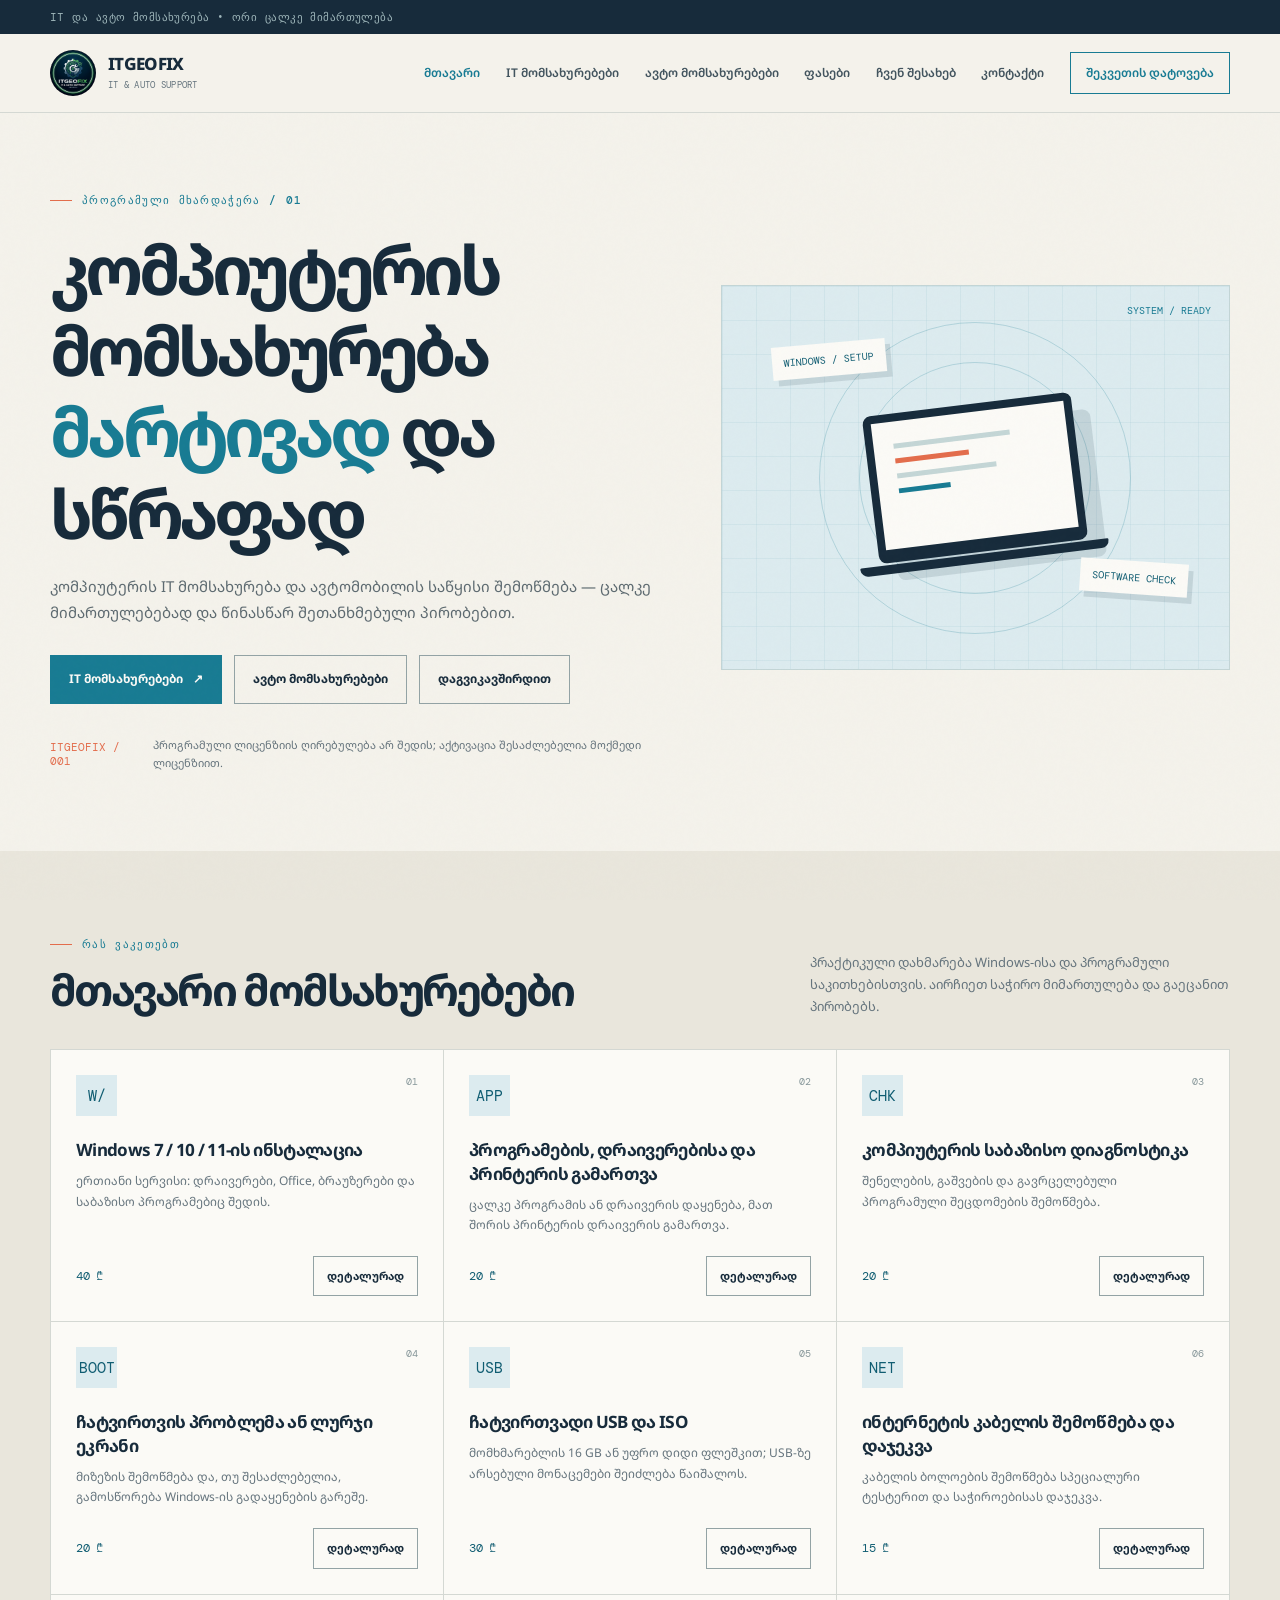
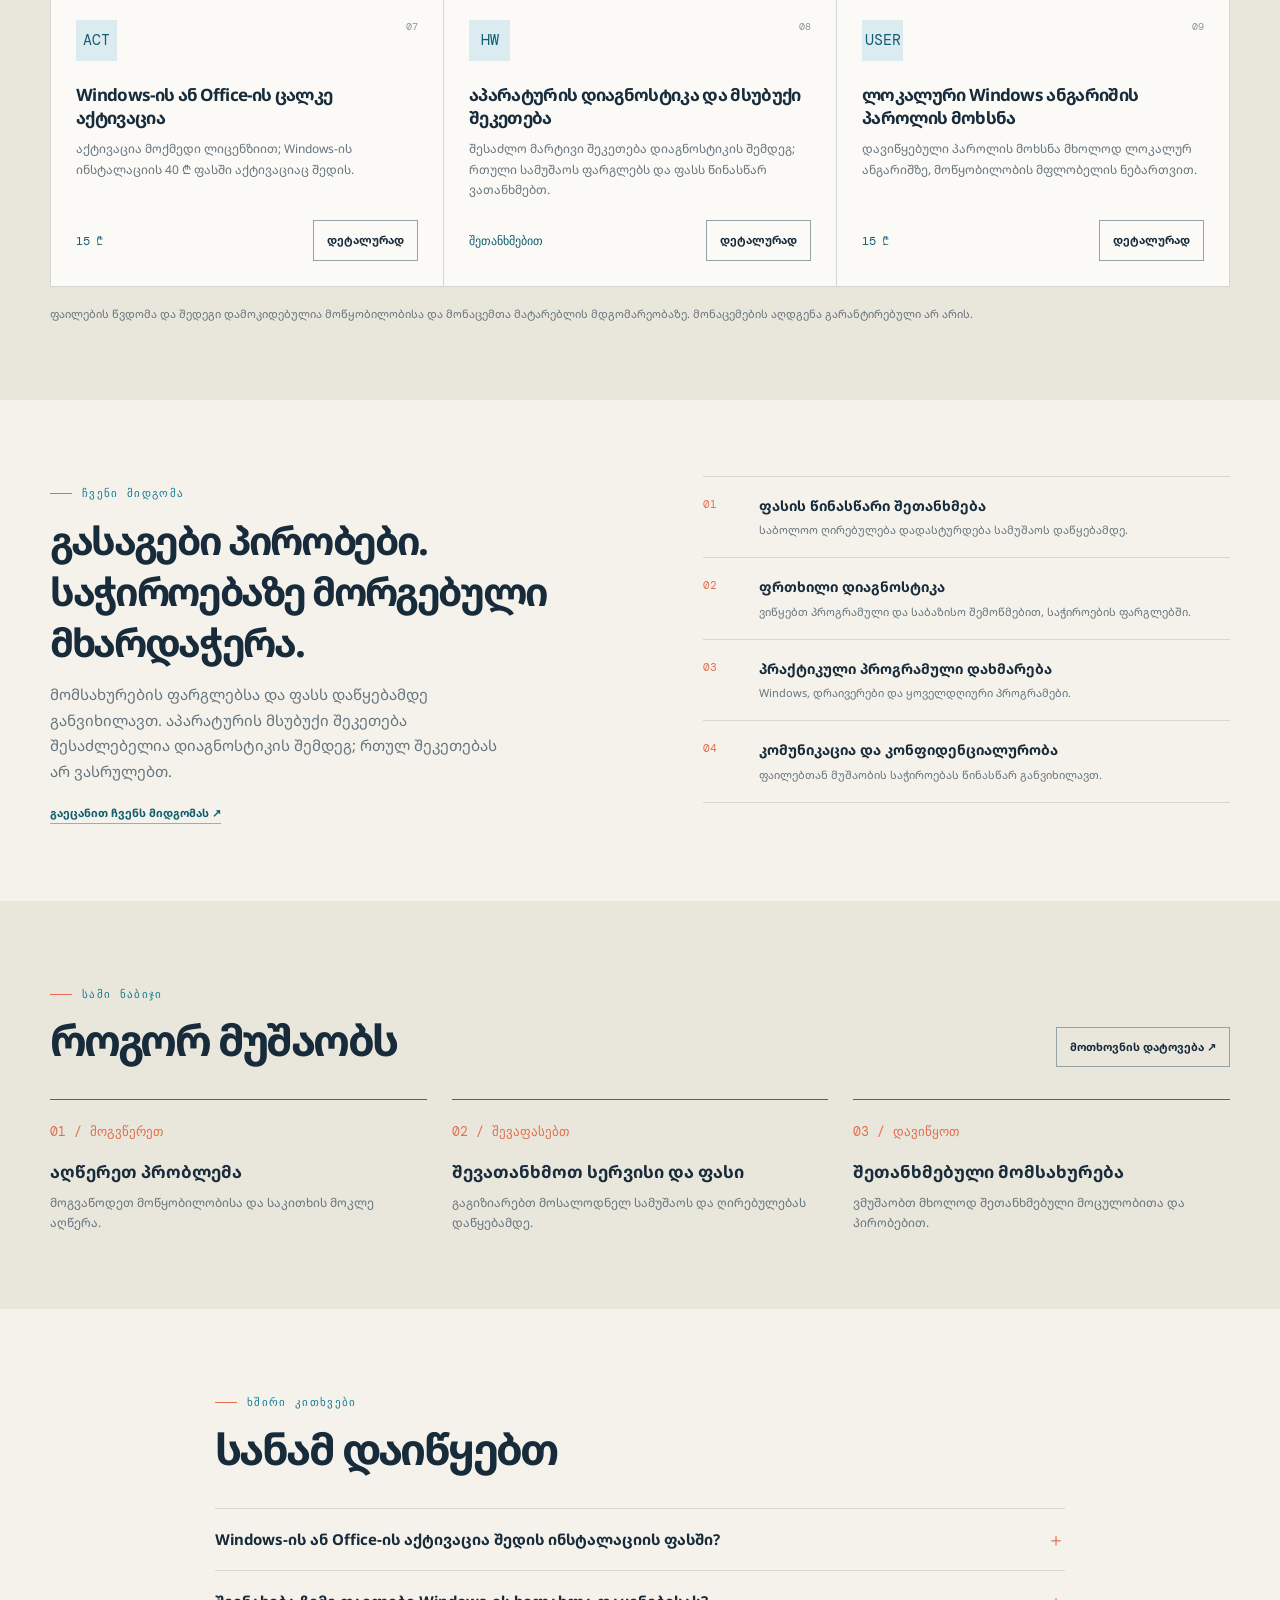
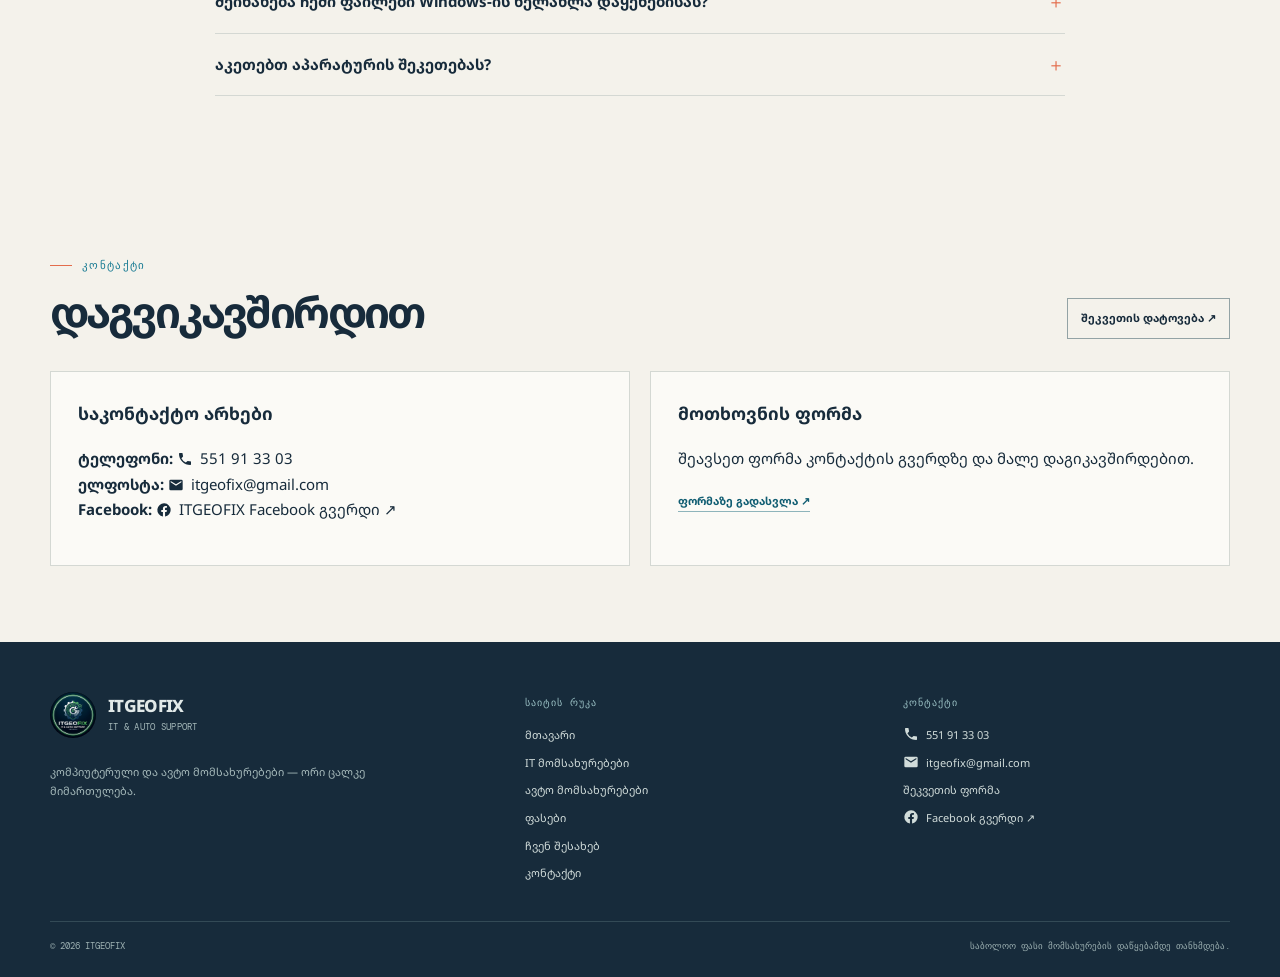
==== commit ee43687a: "Update index.html" ====
--- a/index.html
+++ b/index.html
@@ -59,121 +59,4 @@
     <div class="faq-item"><button class="faq-question" aria-expanded="false"><span>აკეთებთ აპარატურის შეკეთებას?</span><span>＋</span></button><div class="faq-answer">დიახ, დიაგნოსტიკის შემდეგ შესაძლებელია მსუბუქი შეკეთება, თუ პრობლემა ჩვენი მომსახურების ფარგლებშია. რთულ ან დედაპლატის დონეზე შეკეთებას არ ვასრულებთ; სამუშაოს ფარგლებსა და ფასს წინასწარ ვათანხმებთ.</div></div>
   </div></div></section>
 <section class="section"><div class="wrap"><div class="section-head"><div><span class="eyebrow">კონტაქტი</span><h2>დაგვიკავშირდით</h2></div><a class="btn btn-outline btn-small" href="contact.html">შეკვეთის დატოვება ↗</a></div><div class="content-grid"><div class="info-panel"><h3>საკონტაქტო არხები</h3><p><strong>ტელეფონი:</strong> <a href="tel:+995551913303">551 91 33 03</a><br><strong>ელფოსტა:</strong> <a href="mailto:itgeofix@gmail.com">itgeofix@gmail.com</a><br><strong>Facebook:</strong> <a href="https://www.facebook.com/profile.php?id=61596451718953" target="_blank" rel="noopener noreferrer">ITGEOFIX Facebook გვერდი ↗</a></p></div><div class="info-panel"><h3>მოთხოვნის ფორმა</h3><p>შეავსეთ ფორმა კონტაქტის გვერდზე და მალე დაგიკავშირდებით.</p><a class="text-link" href="contact.html">ფორმაზე გადასვლა ↗</a></div></div></div></section>
-</main><div id="site-footer"></div>
-
-  <!-- ITGEOFIX AI Chat Widget -->
-<style>
-  #itgeofix-chat-btn {
-    position: fixed; bottom: 20px; right: 20px; width: 60px; height: 60px;
-    border-radius: 50%; background: #2563eb; color: white; border: none;
-    box-shadow: 0 4px 12px rgba(0,0,0,0.2); cursor: pointer; font-size: 26px;
-    z-index: 9999; display: flex; align-items: center; justify-content: center;
-  }
-  #itgeofix-chat-box {
-    position: fixed; bottom: 90px; right: 20px; width: 340px; max-width: 90vw;
-    height: 450px; background: #fff; border-radius: 12px;
-    box-shadow: 0 8px 24px rgba(0,0,0,0.2); display: none; flex-direction: column;
-    overflow: hidden; z-index: 9999; font-family: sans-serif; border: 1px solid #e5e7eb;
-  }
-  #itgeofix-header {
-    background: #1e293b; color: white; padding: 14px; font-weight: bold;
-    display: flex; justify-content: space-between; align-items: center;
-  }
-  .online-dot {
-    height: 10px; width: 10px; background-color: #22c55e;
-    border-radius: 50%; display: inline-block; margin-right: 8px;
-  }
-  #itgeofix-messages {
-    flex: 1; padding: 12px; overflow-y: auto; display: flex; flex-direction: column; gap: 10px;
-    background: #f8fafc; font-size: 14px;
-  }
-  .msg-bot, .msg-user { padding: 10px 12px; border-radius: 10px; max-width: 82%; line-height: 1.4; }
-  .msg-bot { background: #e2e8f0; color: #0f172a; align-self: flex-start; }
-  .msg-user { background: #2563eb; color: white; align-self: flex-end; }
-  #itgeofix-input-area {
-    display: flex; border-top: 1px solid #e5e7eb; padding: 8px; background: #fff;
-  }
-  #itgeofix-input {
-    flex: 1; border: none; outline: none; padding: 8px; font-size: 14px;
-  }
-  #itgeofix-send {
-    background: #2563eb; color: white; border: none; padding: 8px 14px;
-    border-radius: 6px; cursor: pointer; font-weight: bold;
-  }
-</style>
-
-<button id="itgeofix-chat-btn">💬</button>
-
-<div id="itgeofix-chat-box">
-  <div id="itgeofix-header">
-    <div><span class="online-dot"></span>ITGEOFIX ასისტენტი</div>
-    <span id="itgeofix-close" style="cursor:pointer;">✕</span>
-  </div>
-  <div id="itgeofix-messages">
-    <div class="msg-bot">გამარჯობა! რით შემიძლია დაგეხმაროთ — კომპიუტერული სერვისი გჭირდებათ თუ ავტომობილის დიაგნოსტიკა/შემოწმება?</div>
-  </div>
-  <div id="itgeofix-input-area">
-    <input type="text" id="itgeofix-input" placeholder="მოგვწერეთ თქვენი კითხვა..." />
-    <button id="itgeofix-send">გაგზავნა</button>
-  </div>
-</div>
-
-<script>
-  const API_KEY ="AQ.Ab8RN6LHUkdY10fGlwYE2KEY-5THL17ZckBvMFRjuQrELqARxA"; 
-  const SYSTEM_PROMPT = `შენ ხარ "ITGEOFIX"-ის ოფიციალური და მეგობრული AI-ასისტენტი. შენი კომპანია მომხმარებლებს სთავაზობს ორი მიმართულების სერვისს: კომპიუტერულ დახმარებასა (IT სერვისი) და ავტომობილის კომპიუტერულ დიაგნოსტიკას/შემოწმებას.
-  წესები: ილაპარაკე თავაზიანად, მოკლედ და გამართულ ქართულად. გაარკვიე კლიენტის პრობლემა და აუცილებლად სთხოვე საკონტაქტო ნომერი ან სახელი, რომ სპეციალისტი მალევე დაუკავშირდეს.
-  სერვისები:
-  1. კომპიუტერული სერვისი: Windows-ის და პროგრამების ინსტალაცია (40 ლარიდან), დიაგნოსტიკა, პაროლის მოხსნა, მონაცემთა აღდგენა, ქსელის კაბელის დაჯეკვა.
-  2. ავტო დიაგნოსტიკა და შემოწმება: კომპიუტერული დიაგნოსტიკა, სითხეების შემოწმება, აკუმულატორის მდგომარეობისა და დატენვის შემოწმება, საღებავის სისქის შემოწმება.
-  ლოკაცია: გლდანი და მიმდებარე უბნები (ადგილზე გამოძახებით ან სერვისში მოსვლით).`;
-
-  const chatBtn = document.getElementById("itgeofix-chat-btn");
-  const chatBox = document.getElementById("itgeofix-chat-box");
-  const closeBtn = document.getElementById("itgeofix-close");
-  const sendBtn = document.getElementById("itgeofix-send");
-  const inputField = document.getElementById("itgeofix-input");
-  const messagesDiv = document.getElementById("itgeofix-messages");
-
-  chatBtn.onclick = () => chatBox.style.display = chatBox.style.display === "flex" ? "none" : "flex";
-  closeBtn.onclick = () => chatBox.style.display = "none";
-
-  async function sendMessage() {
-    const text = inputField.value.trim();
-    if (!text) return;
-
-    messagesDiv.innerHTML += `<div class="msg-user">${text}</div>`;
-    inputField.value = "";
-    messagesDiv.scrollTop = messagesDiv.scrollHeight;
-
-    const loadingId = "loading-" + Date.now();
-    messagesDiv.innerHTML += `<div class="msg-bot" id="${loadingId}">იწერება...</div>`;
-    messagesDiv.scrollTop = messagesDiv.scrollHeight;
-
-    try {
-      const targetUrl = `https://generativelanguage.googleapis.com/v1beta/models/gemini-1.5-flash:generateContent?key=${API_KEY}`;
-
-      const response = await fetch(targetUrl, {
-        method: "POST",
-        headers: { "Content-Type": "application/json" },
-        body: JSON.stringify({
-          contents: [
-            {
-              role: "user",
-              parts: [{ text: SYSTEM_PROMPT + "\n\nკლიენტის შეტყობინება: " + text }]
-            }
-          ]
-        })
-      });
-      const data = await response.json();
-      const reply = data.candidates?.[0]?.content?.parts?.[0]?.text || "ბოდიში, დაფიქსირდა შეცდომა. გთხოვთ მოგვწეროთ ფეისბუქზე ან დაგვირეკოთ.";
-      document.getElementById(loadingId).innerText = reply;
-    } catch (e) {
-      document.getElementById(loadingId).innerText = "კავშირის შეცდომა. სცადეთ თავიდან.";
-    }
-    messagesDiv.scrollTop = messagesDiv.scrollHeight;
-  }
-
-  sendBtn.onclick = sendMessage;
-  inputField.onkeypress = (e) => { if (e.key === "Enter") sendMessage(); };
-</script>
-</body></html>
+</main><div id="site-footer"></div></body></html>
